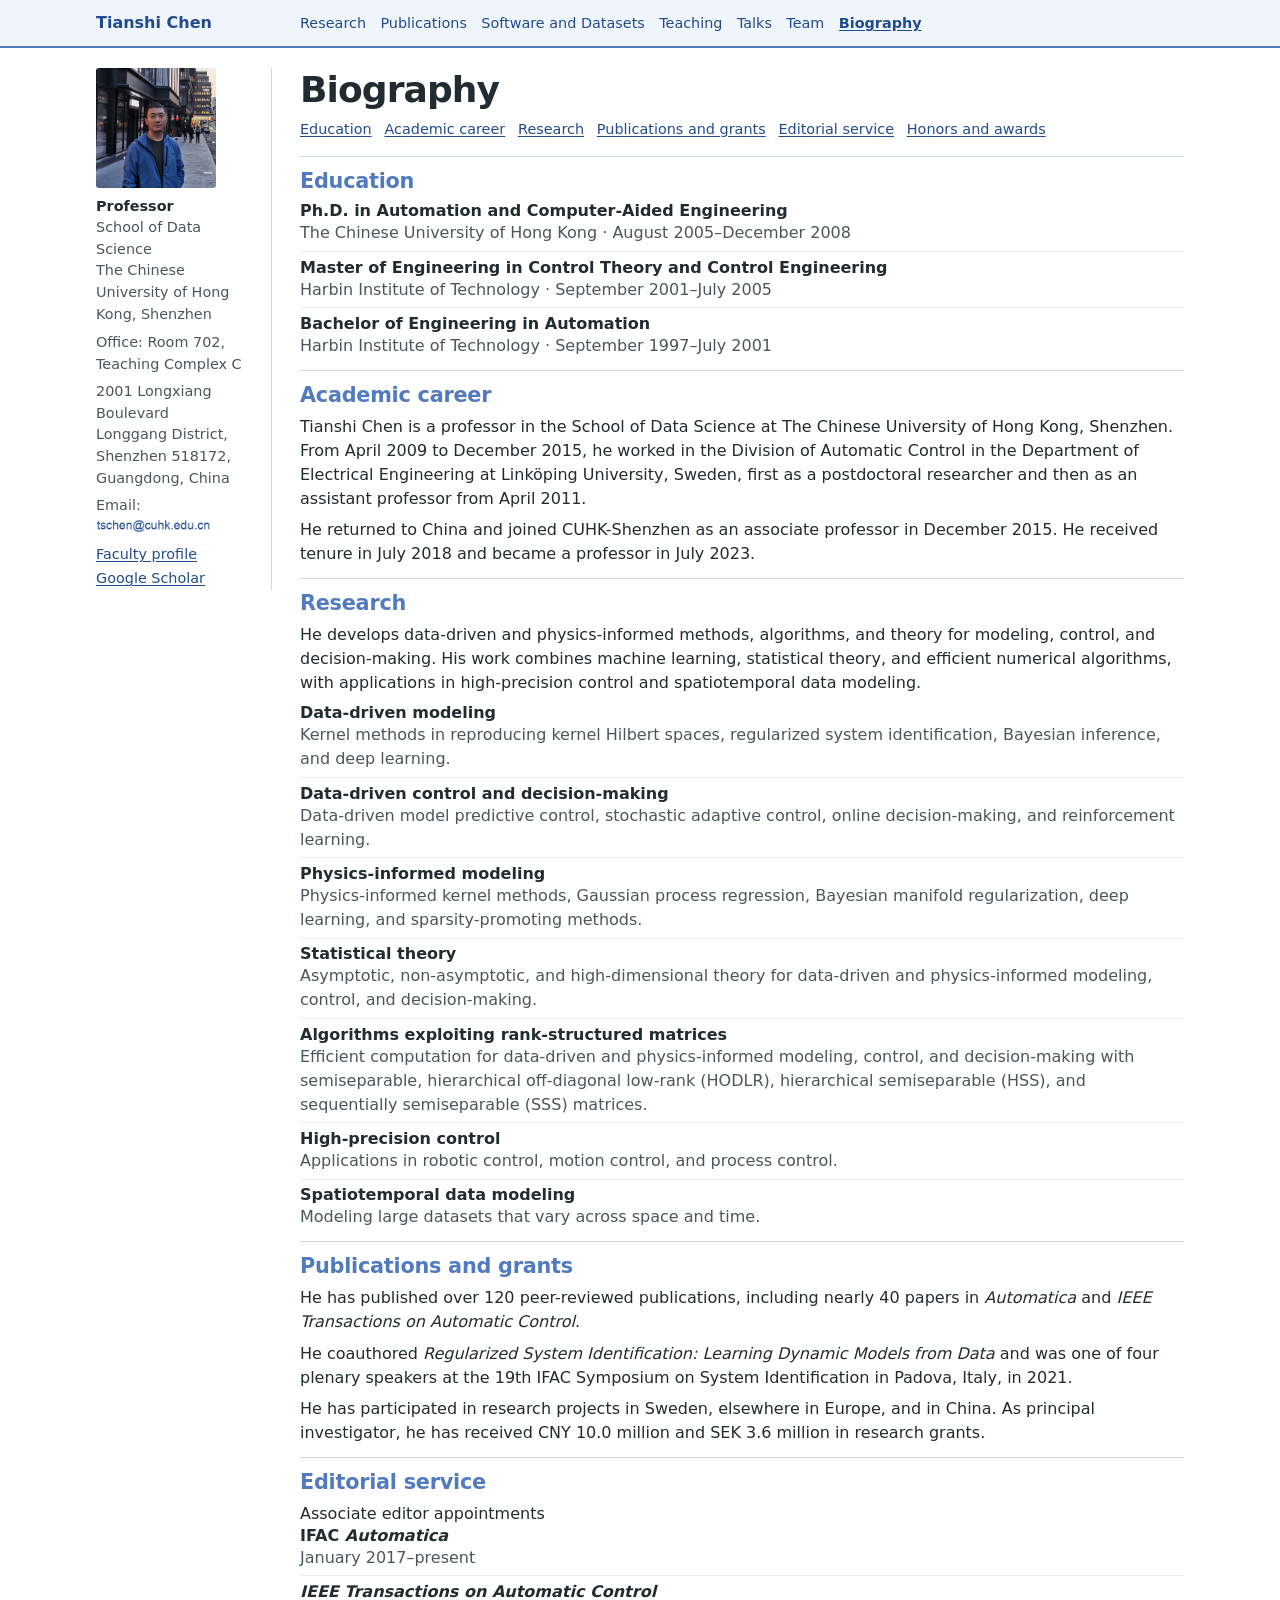
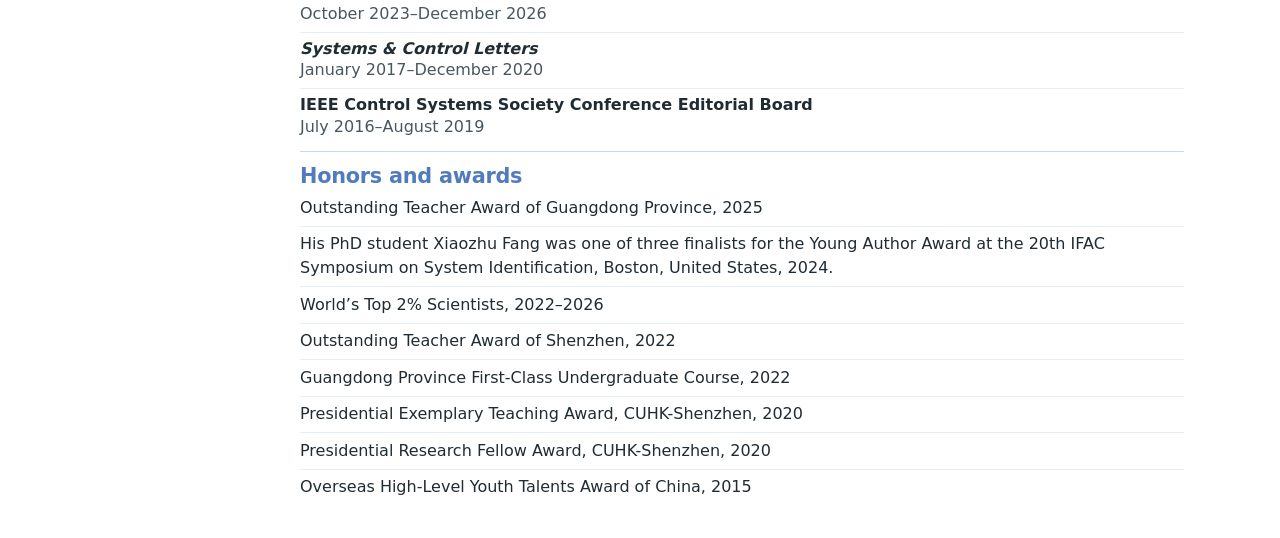
==== biography.html @ 2c7f5365 "Use the reference blue for academic website headings" ====
<!doctype html>
<html lang="en">
<head>
<meta charset="utf-8">
<meta name="viewport" content="width=device-width, initial-scale=1">
<meta name="description" content="Tianshi Chen’s academic career, education, research, editorial service, and honors.">
<title>Biography | Tianshi Chen</title>
<link rel="stylesheet" href="styles.css?v=blue-1">
</head>
<body>
<a class="skip" href="#main">Skip to content</a>
<header class="top"><div class="wrap">
<a class="brand" href="index.html">Tianshi Chen</a>
<nav aria-label="Main navigation"><a href="research.html">Research</a><a href="publications.html">Publications</a><a href="software-datasets.html">Software and Datasets</a><a href="teaching.html">Teaching</a><a href="talks.html">Talks</a><a href="team.html">Team</a><a href="biography.html" aria-current="page">Biography</a></nav>
</div></header>
<div class="wrap page-layout">
<aside class="profile" aria-label="Academic profile">
<img class="portrait" src="portrait.jpg" alt="Tianshi Chen standing on a city street" width="800" height="638">
<div class="profile-details">
<p class="profile-role">Professor</p>
<p>School of Data Science<br>The Chinese University of Hong Kong, Shenzhen</p>
<address class="profile-contact" id="contact">
<p>Office: Room 702, Teaching Complex C</p>
<p class="profile-email">2001 Longxiang Boulevard<br>
Longgang District, Shenzhen 518172,<br>
Guangdong, China</p>
<p class="profile-email">Email: <a href="mailto:tschen@cuhk.edu.cn"><img class="email-image" src="email-address.png?v=blue-1" alt="tschen@cuhk.edu.cn" width="286" height="34"></a></p>
</address>
<div class="profile-links">
<a href="https://sds.cuhk.edu.cn/en/teacher/265">Faculty profile</a>
<a href="https://scholar.google.com/citations?user=CO48-XMAAAAJ">Google Scholar</a>
</div>
</div>
</aside>
<main id="main">
<div class="page-heading">
<h1>Biography</h1>
<nav class="links" aria-label="Biography sections">
<a href="#education">Education</a><a href="#career">Academic career</a><a href="#research">Research</a><a href="#contributions">Publications and grants</a><a href="#editorial">Editorial service</a><a href="#honors">Honors and awards</a>
</nav>
</div>
<section class="section" id="education">
<h2>Education</h2>
<ul class="rows">
<li><h3>Ph.D. in Automation and Computer-Aided Engineering</h3><p>The Chinese University of Hong Kong · August 2005–December 2008</p></li>
<li><h3>Master of Engineering in Control Theory and Control Engineering</h3><p>Harbin Institute of Technology · September 2001–July 2005</p></li>
<li><h3>Bachelor of Engineering in Automation</h3><p>Harbin Institute of Technology · September 1997–July 2001</p></li>
</ul>
</section>
<section class="section content" id="career">
<h2>Academic career</h2>
<p>Tianshi Chen is a professor in the School of Data Science at The Chinese University of Hong Kong, Shenzhen. From April 2009 to December 2015, he worked in the Division of Automatic Control in the Department of Electrical Engineering at Linköping University, Sweden, first as a postdoctoral researcher and then as an assistant professor from April 2011.</p>
<p>He returned to China and joined CUHK-Shenzhen as an associate professor in December 2015. He received tenure in July 2018 and became a professor in July 2023.</p>
</section>
<section class="section" id="research">
<h2>Research</h2>
<p class="research-summary">He develops data-driven and physics-informed methods, algorithms, and theory for modeling, control, and decision-making. His work combines machine learning, statistical theory, and efficient numerical algorithms, with applications in high-precision control and spatiotemporal data modeling.</p>
<ul class="rows">
<li><h3>Data-driven modeling</h3><p>Kernel methods in reproducing kernel Hilbert spaces, regularized system identification, Bayesian inference, and deep learning.</p></li>
<li><h3>Data-driven control and decision-making</h3><p>Data-driven model predictive control, stochastic adaptive control, online decision-making, and reinforcement learning.</p></li>
<li><h3>Physics-informed modeling</h3><p>Physics-informed kernel methods, Gaussian process regression, Bayesian manifold regularization, deep learning, and sparsity-promoting methods.</p></li>
<li><h3>Statistical theory</h3><p>Asymptotic, non-asymptotic, and high-dimensional theory for data-driven and physics-informed modeling, control, and decision-making.</p></li>
<li><h3>Algorithms exploiting rank-structured matrices</h3><p>Efficient computation for data-driven and physics-informed modeling, control, and decision-making with semiseparable, hierarchical off-diagonal low-rank (HODLR), hierarchical semiseparable (HSS), and sequentially semiseparable (SSS) matrices.</p></li>
<li><h3>High-precision control</h3><p>Applications in robotic control, motion control, and process control.</p></li>
<li><h3>Spatiotemporal data modeling</h3><p>Modeling large datasets that vary across space and time.</p></li>
</ul>
</section>
<section class="section content" id="contributions">
<h2>Publications and grants</h2>
<p>He has published over 120 peer-reviewed publications, including nearly 40 papers in <em>Automatica</em> and <em>IEEE Transactions on Automatic Control</em>.</p>
<p>He coauthored <em>Regularized System Identification: Learning Dynamic Models from Data</em> and was one of four plenary speakers at the 19th IFAC Symposium on System Identification in Padova, Italy, in 2021.</p>
<p>He has participated in research projects in Sweden, elsewhere in Europe, and in China. As principal investigator, he has received CNY 10.0 million and SEK 3.6 million in research grants.</p>
</section>
<section class="section" id="editorial">
<h2>Editorial service</h2>
<p>Associate editor appointments</p>
<ul class="rows">
<li><h3>IFAC <em>Automatica</em></h3><p>January 2017–present</p></li>
<li><h3><em>IEEE Transactions on Automatic Control</em></h3><p>October 2023–December 2026</p></li>
<li><h3><em>Systems &amp; Control Letters</em></h3><p>January 2017–December 2020</p></li>
<li><h3>IEEE Control Systems Society Conference Editorial Board</h3><p>July 2016–August 2019</p></li>
</ul>
</section>
<section class="section" id="honors">
<h2>Honors and awards</h2>
<ul class="rows">
<li>Outstanding Teacher Award of Guangdong Province, 2025</li>
<li>His PhD student Xiaozhu Fang was one of three finalists for the Young Author Award at the 20th IFAC Symposium on System Identification, Boston, United States, 2024.</li>
<li>World’s Top 2% Scientists, 2022–2026</li>
<li>Outstanding Teacher Award of Shenzhen, 2022</li>
<li>Guangdong Province First-Class Undergraduate Course, 2022</li>
<li>Presidential Exemplary Teaching Award, CUHK-Shenzhen, 2020</li>
<li>Presidential Research Fellow Award, CUHK-Shenzhen, 2020</li>
<li>Overseas High-Level Youth Talents Award of China, 2015</li>
</ul>
</section>
</main>
</div>
</body>
</html>
---- styles.css ----
:root {
  color-scheme: light;
  --ink: #202c32;
  --muted: #48575f;
  --accent: #224b8d;
  --accent-bright: #527bbd;
  --header: #f0f5fc;
  --line: #c9d8ed;
  --subtle-line: #e7eef7;
  --paper: #fff;
  --sidebar-width: 11rem;
  --column-gap: 1.75rem;
}

* { box-sizing: border-box; }
body {
  margin: 0;
  background: var(--paper);
  color: var(--ink);
  font: 1rem/1.5 system-ui, sans-serif;
}
h1, h2, h3, p { margin: 0; }
h1, h2, h3 { line-height: 1.24; }
h1 { font-size: clamp(1.8rem, 4vw, 2.25rem); letter-spacing: -.025em; }
h2 { font-size: 1.3rem; letter-spacing: -.012em; }
h3 { font-size: 1rem; font-weight: 650; }
a { color: var(--accent); text-underline-offset: .16em; }
a:hover { text-decoration-thickness: 2px; }
a:focus-visible { outline: 2px solid var(--accent); outline-offset: 3px; }
.wrap { width: min(68rem, calc(100% - 2.5rem)); margin-inline: auto; }

.skip {
  position: absolute;
  left: 1rem;
  top: .5rem;
  transform: translateY(-150%);
  padding: .4rem .65rem;
  background: var(--paper);
  z-index: 1;
}
.skip:focus { transform: none; }
.top { background: var(--header); border-bottom: 2px solid var(--accent-bright); }
.top .wrap {
  display: grid;
  align-items: baseline;
  row-gap: .35rem;
  padding-block: .7rem;
}
.brand { justify-self: start; color: var(--accent); font-weight: 750; white-space: nowrap; }
.top a { text-decoration: none; }
nav { display: flex; flex-wrap: wrap; gap: .25rem .9rem; font-size: .9rem; }
nav a:hover, nav a[aria-current="page"] { text-decoration: underline; }
nav a[aria-current="page"] { font-weight: 700; }

.top .wrap, .page-layout {
  grid-template-columns: var(--sidebar-width) minmax(0, 1fr);
  column-gap: var(--column-gap);
}

.page-layout {
  display: grid;
  padding-block: 1.2rem 1.65rem;
}
.profile {
  align-self: start;
  border-inline-end: 1px solid var(--line);
  font-size: .9rem;
  color: var(--muted);
}
.portrait {
  display: block;
  width: 7.5rem;
  height: auto;
  aspect-ratio: 1;
  object-fit: cover;
  object-position: center 43%;
  border-radius: .2rem;
}
.profile-details { margin-top: .5rem; padding-inline-end: 1rem; }
.profile-role { font-weight: 700; color: var(--ink); }
.profile-links { display: flex; flex-wrap: wrap; gap: .15rem .65rem; margin-top: .4rem; }

.page-heading { margin-bottom: 1rem; }
.page-heading p { margin-top: .35rem; color: var(--muted); }
.links { display: flex; flex-wrap: wrap; align-items: baseline; gap: .2rem .8rem; margin-top: .4rem; }
.button { font-weight: 650; }

.section { border-top: 1px solid var(--line); padding-block: .75rem; }
.section h2 { margin-bottom: .4rem; color: var(--accent-bright); }
.content > p + p { margin-top: .45rem; }
.rows p, .meta { color: var(--muted); }
.rows { list-style: none; padding: 0; margin: 0; }
.rows > li { padding-block: .36rem; border-bottom: 1px solid var(--subtle-line); }
.rows > li:first-child { padding-top: 0; }
.rows > li:last-child { padding-bottom: 0; border-bottom: 0; }
.meta { font-size: .9rem; line-height: 1.4; }
.pub { display: grid; grid-template-columns: 2.6rem minmax(0, 1fr); gap: .4rem; }
.year, .numbered-list > li::marker { color: var(--accent); font-variant-numeric: tabular-nums; font-weight: 650; }
.numbered-list { list-style: decimal; padding-inline-start: 2rem; }

@media (max-width: 600px) {
  .wrap { width: calc(100% - 1.5rem); }
  .top .wrap, .page-layout { grid-template-columns: minmax(0, 1fr); }
  .page-layout { row-gap: .9rem; padding-top: .85rem; }
  .profile {
    display: grid;
    grid-template-columns: 4.25rem minmax(0, 1fr);
    gap: .65rem;
    border-inline-end: 0;
    border-bottom: 1px solid var(--line);
    padding: 0 0 .6rem;
  }
  .portrait { width: 100%; }
  .profile-details { margin-top: 0; padding-inline-end: 0; }
}

.research-summary { margin-bottom: .5rem; }

.profile-contact { margin-top: .45rem; font-style: normal; overflow-wrap: anywhere; }

.profile-email { margin-top: .35rem; }

.email-image { width: auto; height: .95em; max-width: 100%; object-fit: contain; vertical-align: -.08em; }
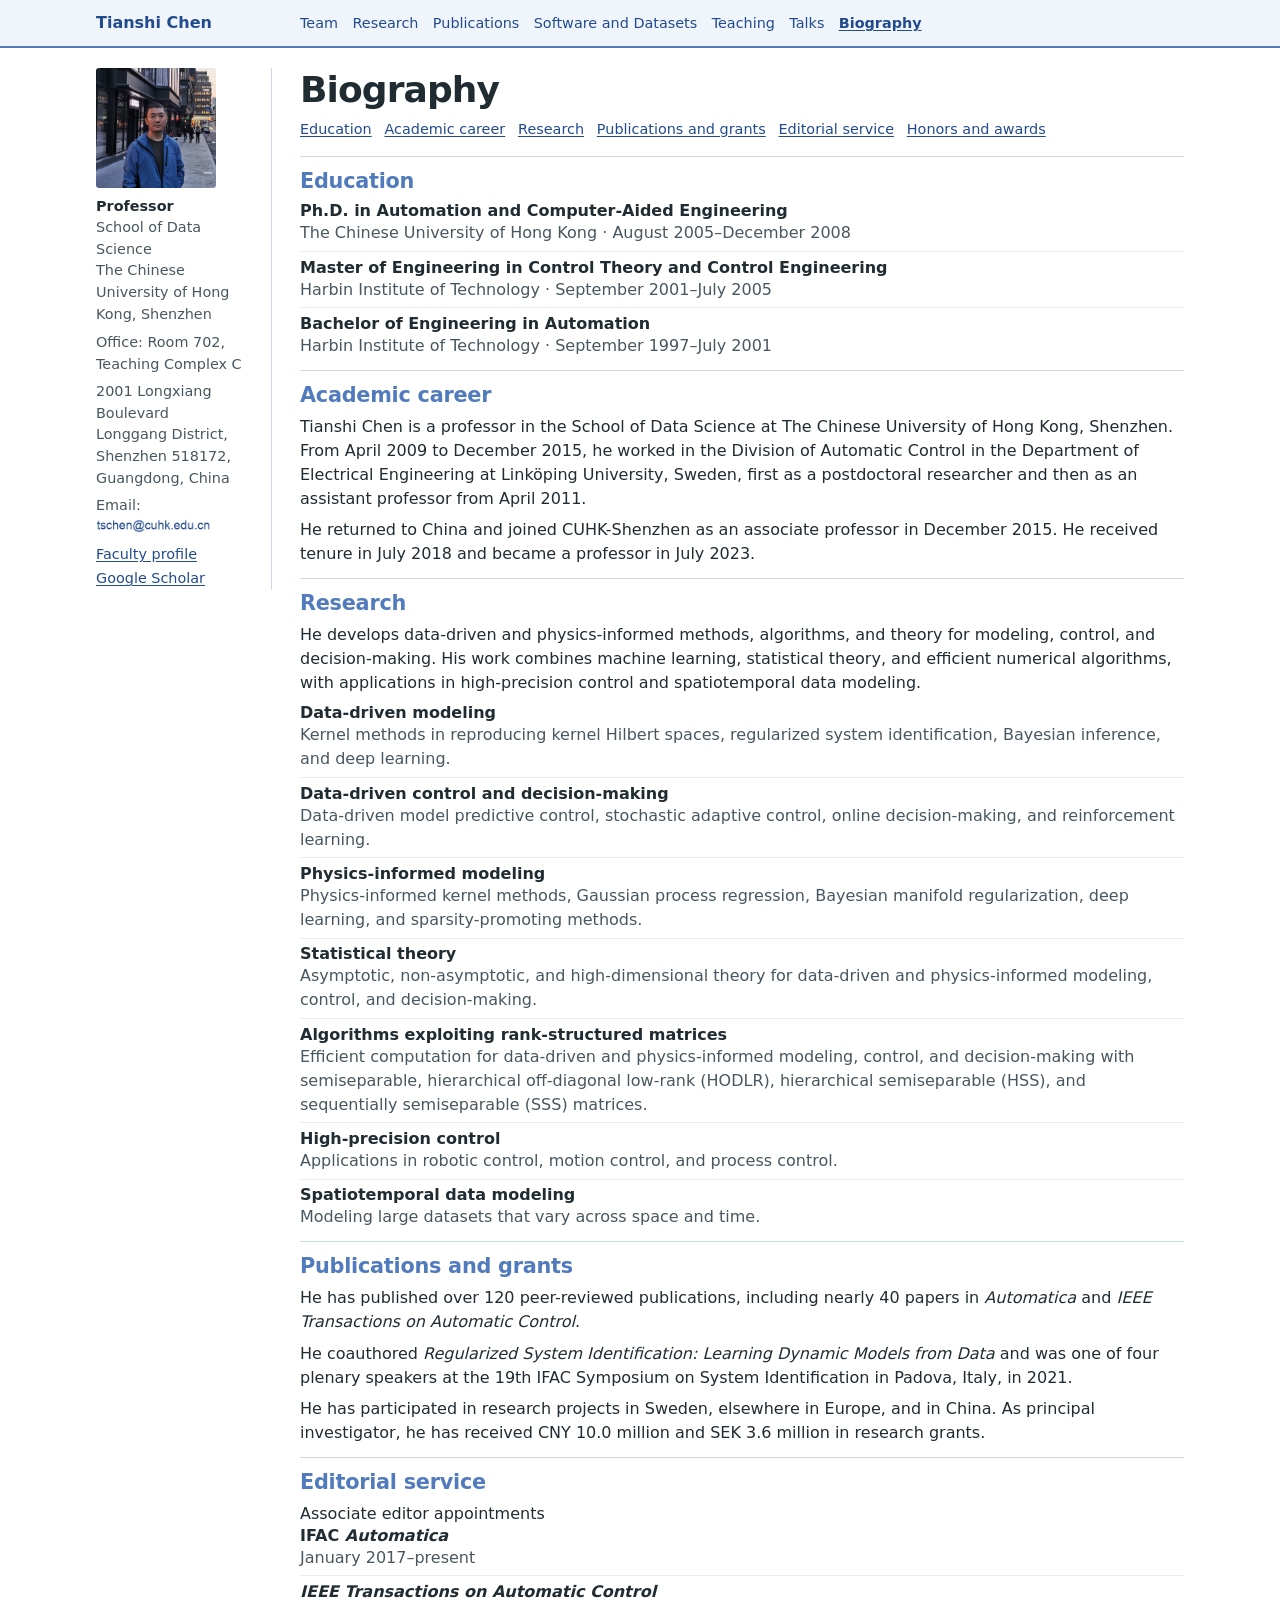
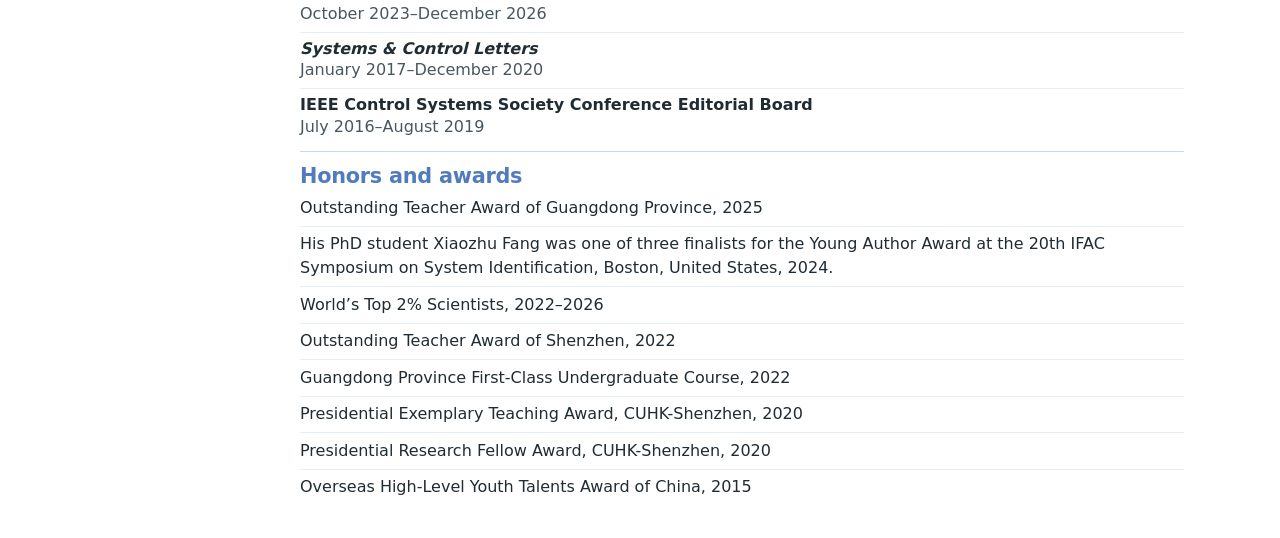
==== commit 5d594e21: "Move Team to the first position in the site navigation" ====
--- a/biography.html
+++ b/biography.html
@@ -11,7 +11,7 @@
 <a class="skip" href="#main">Skip to content</a>
 <header class="top"><div class="wrap">
 <a class="brand" href="index.html">Tianshi Chen</a>
-<nav aria-label="Main navigation"><a href="research.html">Research</a><a href="publications.html">Publications</a><a href="software-datasets.html">Software and Datasets</a><a href="teaching.html">Teaching</a><a href="talks.html">Talks</a><a href="team.html">Team</a><a href="biography.html" aria-current="page">Biography</a></nav>
+<nav aria-label="Main navigation"><a href="team.html">Team</a><a href="research.html">Research</a><a href="publications.html">Publications</a><a href="software-datasets.html">Software and Datasets</a><a href="teaching.html">Teaching</a><a href="talks.html">Talks</a><a href="biography.html" aria-current="page">Biography</a></nav>
 </div></header>
 <div class="wrap page-layout">
 <aside class="profile" aria-label="Academic profile">
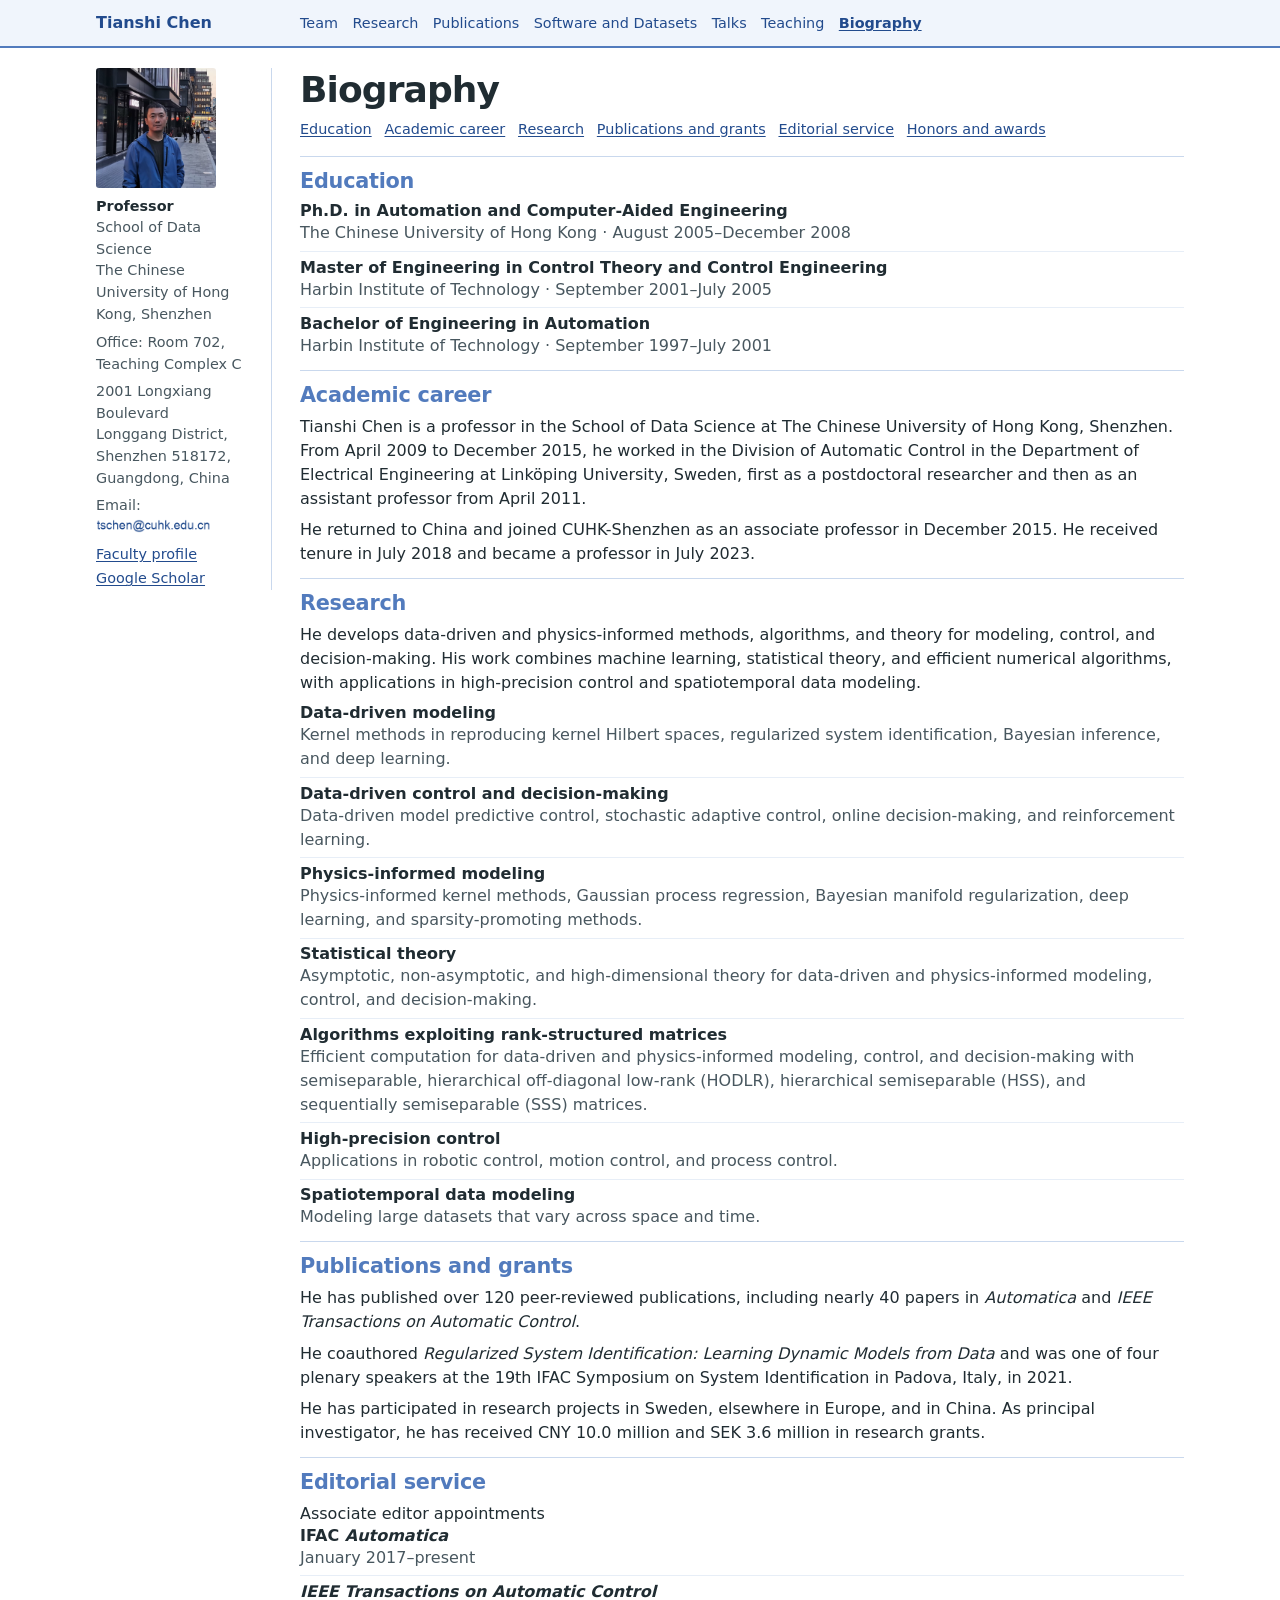
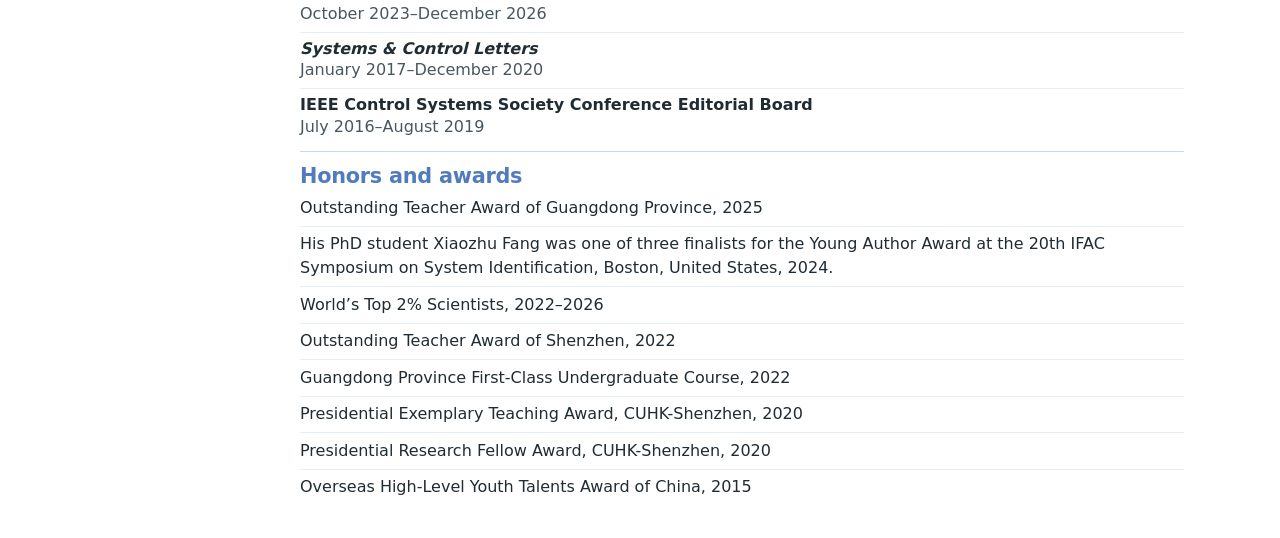
==== commit 9d23c5f7: "Place Talks before Teaching in the site navigation" ====
--- a/biography.html
+++ b/biography.html
@@ -11,7 +11,7 @@
 <a class="skip" href="#main">Skip to content</a>
 <header class="top"><div class="wrap">
 <a class="brand" href="index.html">Tianshi Chen</a>
-<nav aria-label="Main navigation"><a href="team.html">Team</a><a href="research.html">Research</a><a href="publications.html">Publications</a><a href="software-datasets.html">Software and Datasets</a><a href="teaching.html">Teaching</a><a href="talks.html">Talks</a><a href="biography.html" aria-current="page">Biography</a></nav>
+<nav aria-label="Main navigation"><a href="team.html">Team</a><a href="research.html">Research</a><a href="publications.html">Publications</a><a href="software-datasets.html">Software and Datasets</a><a href="talks.html">Talks</a><a href="teaching.html">Teaching</a><a href="biography.html" aria-current="page">Biography</a></nav>
 </div></header>
 <div class="wrap page-layout">
 <aside class="profile" aria-label="Academic profile">
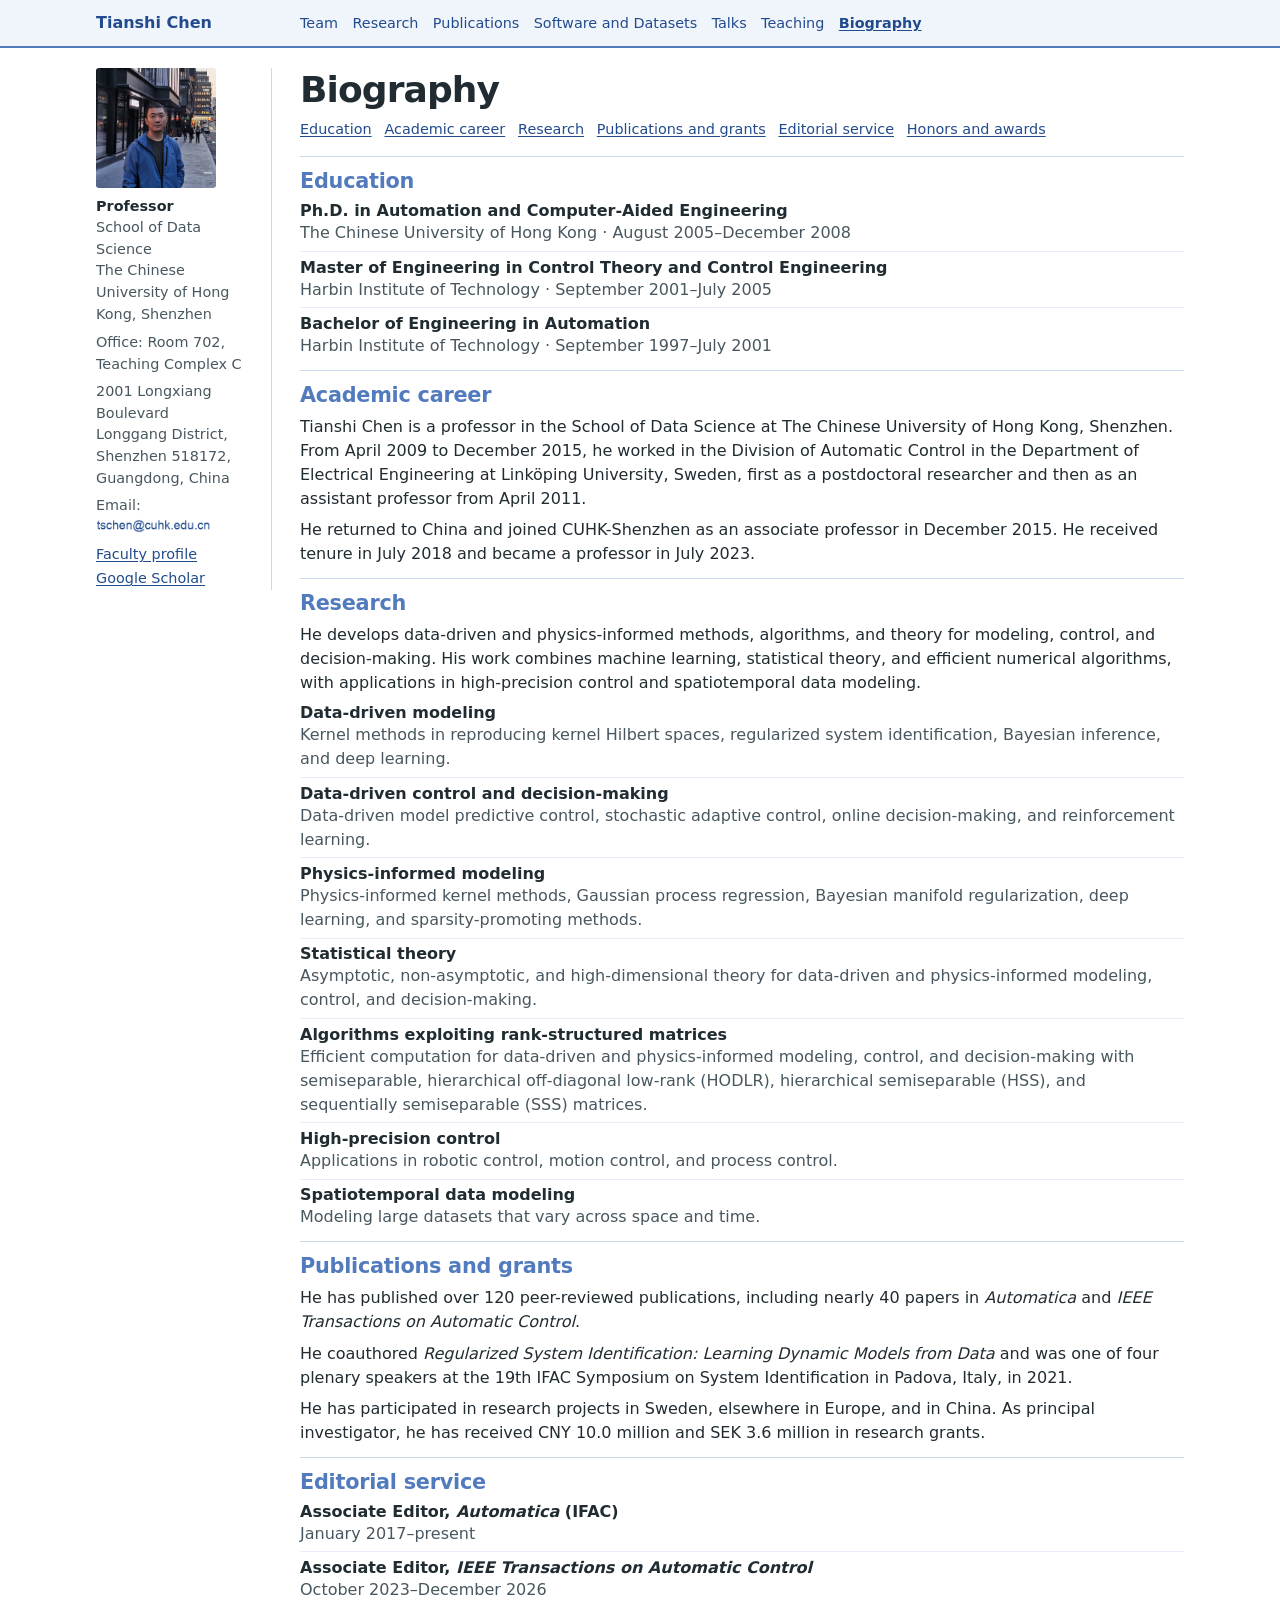
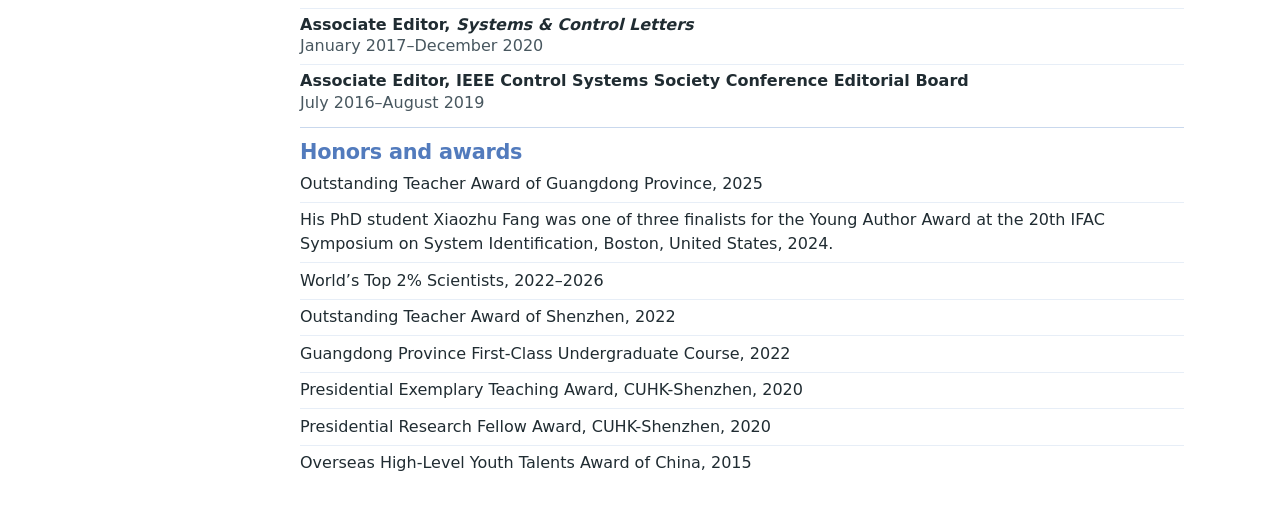
==== commit edfccad5: "Use consistent Associate Editor titles in the biography" ====
--- a/biography.html
+++ b/biography.html
@@ -73,12 +73,11 @@
 </section>
 <section class="section" id="editorial">
 <h2>Editorial service</h2>
-<p>Associate editor appointments</p>
 <ul class="rows">
-<li><h3>IFAC <em>Automatica</em></h3><p>January 2017–present</p></li>
-<li><h3><em>IEEE Transactions on Automatic Control</em></h3><p>October 2023–December 2026</p></li>
-<li><h3><em>Systems &amp; Control Letters</em></h3><p>January 2017–December 2020</p></li>
-<li><h3>IEEE Control Systems Society Conference Editorial Board</h3><p>July 2016–August 2019</p></li>
+<li><h3>Associate Editor, <em>Automatica</em> (IFAC)</h3><p>January 2017–present</p></li>
+<li><h3>Associate Editor, <em>IEEE Transactions on Automatic Control</em></h3><p>October 2023–December 2026</p></li>
+<li><h3>Associate Editor, <em>Systems &amp; Control Letters</em></h3><p>January 2017–December 2020</p></li>
+<li><h3>Associate Editor, IEEE Control Systems Society Conference Editorial Board</h3><p>July 2016–August 2019</p></li>
 </ul>
 </section>
 <section class="section" id="honors">
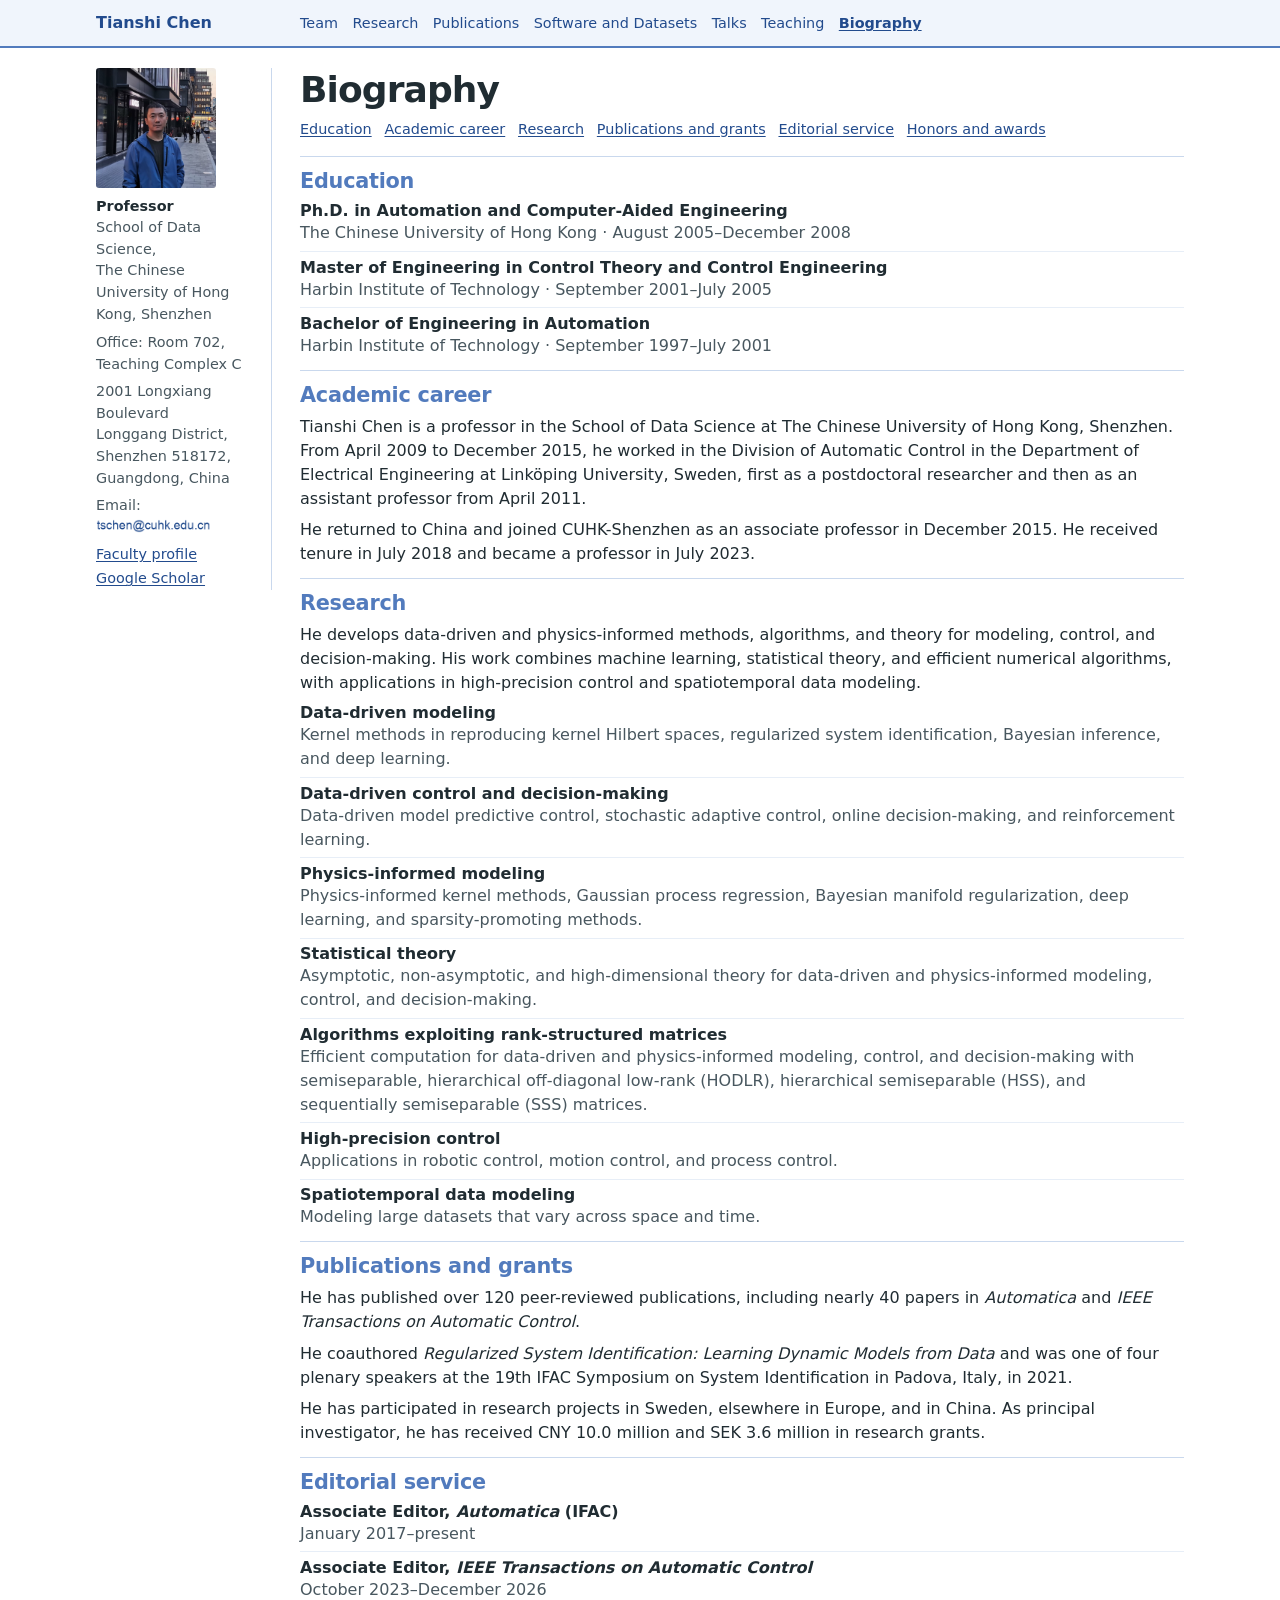
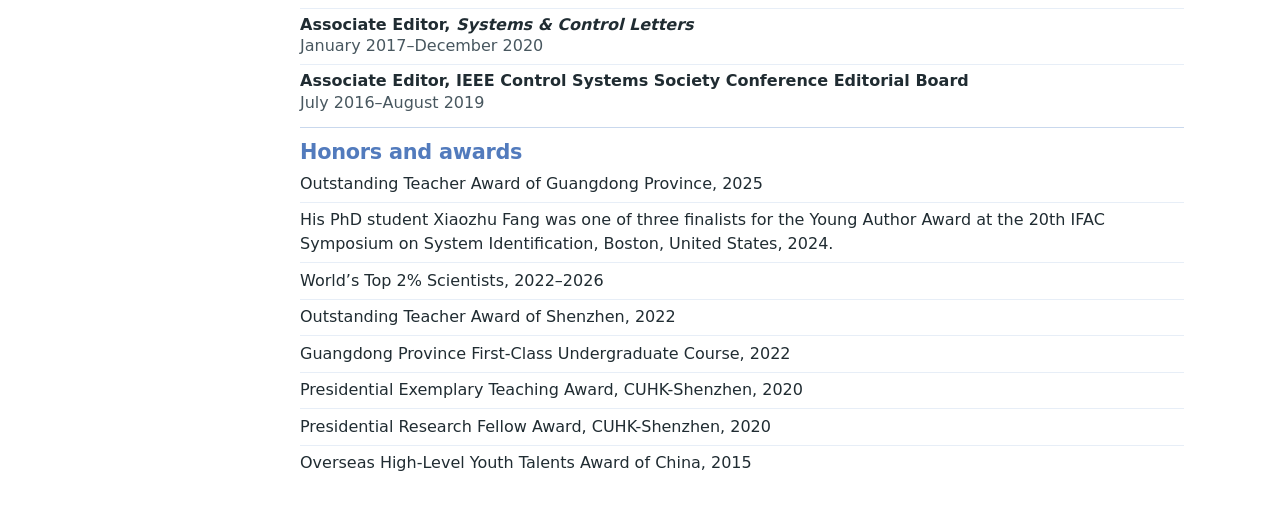
==== commit 062859b9: "Add a comma after School of Data Science in the sidebar" ====
--- a/biography.html
+++ b/biography.html
@@ -18,7 +18,7 @@
 <img class="portrait" src="portrait.jpg" alt="Tianshi Chen standing on a city street" width="800" height="638">
 <div class="profile-details">
 <p class="profile-role">Professor</p>
-<p>School of Data Science<br>The Chinese University of Hong Kong, Shenzhen</p>
+<p>School of Data Science,<br>The Chinese University of Hong Kong, Shenzhen</p>
 <address class="profile-contact" id="contact">
 <p>Office: Room 702, Teaching Complex C</p>
 <p class="profile-email">2001 Longxiang Boulevard<br>
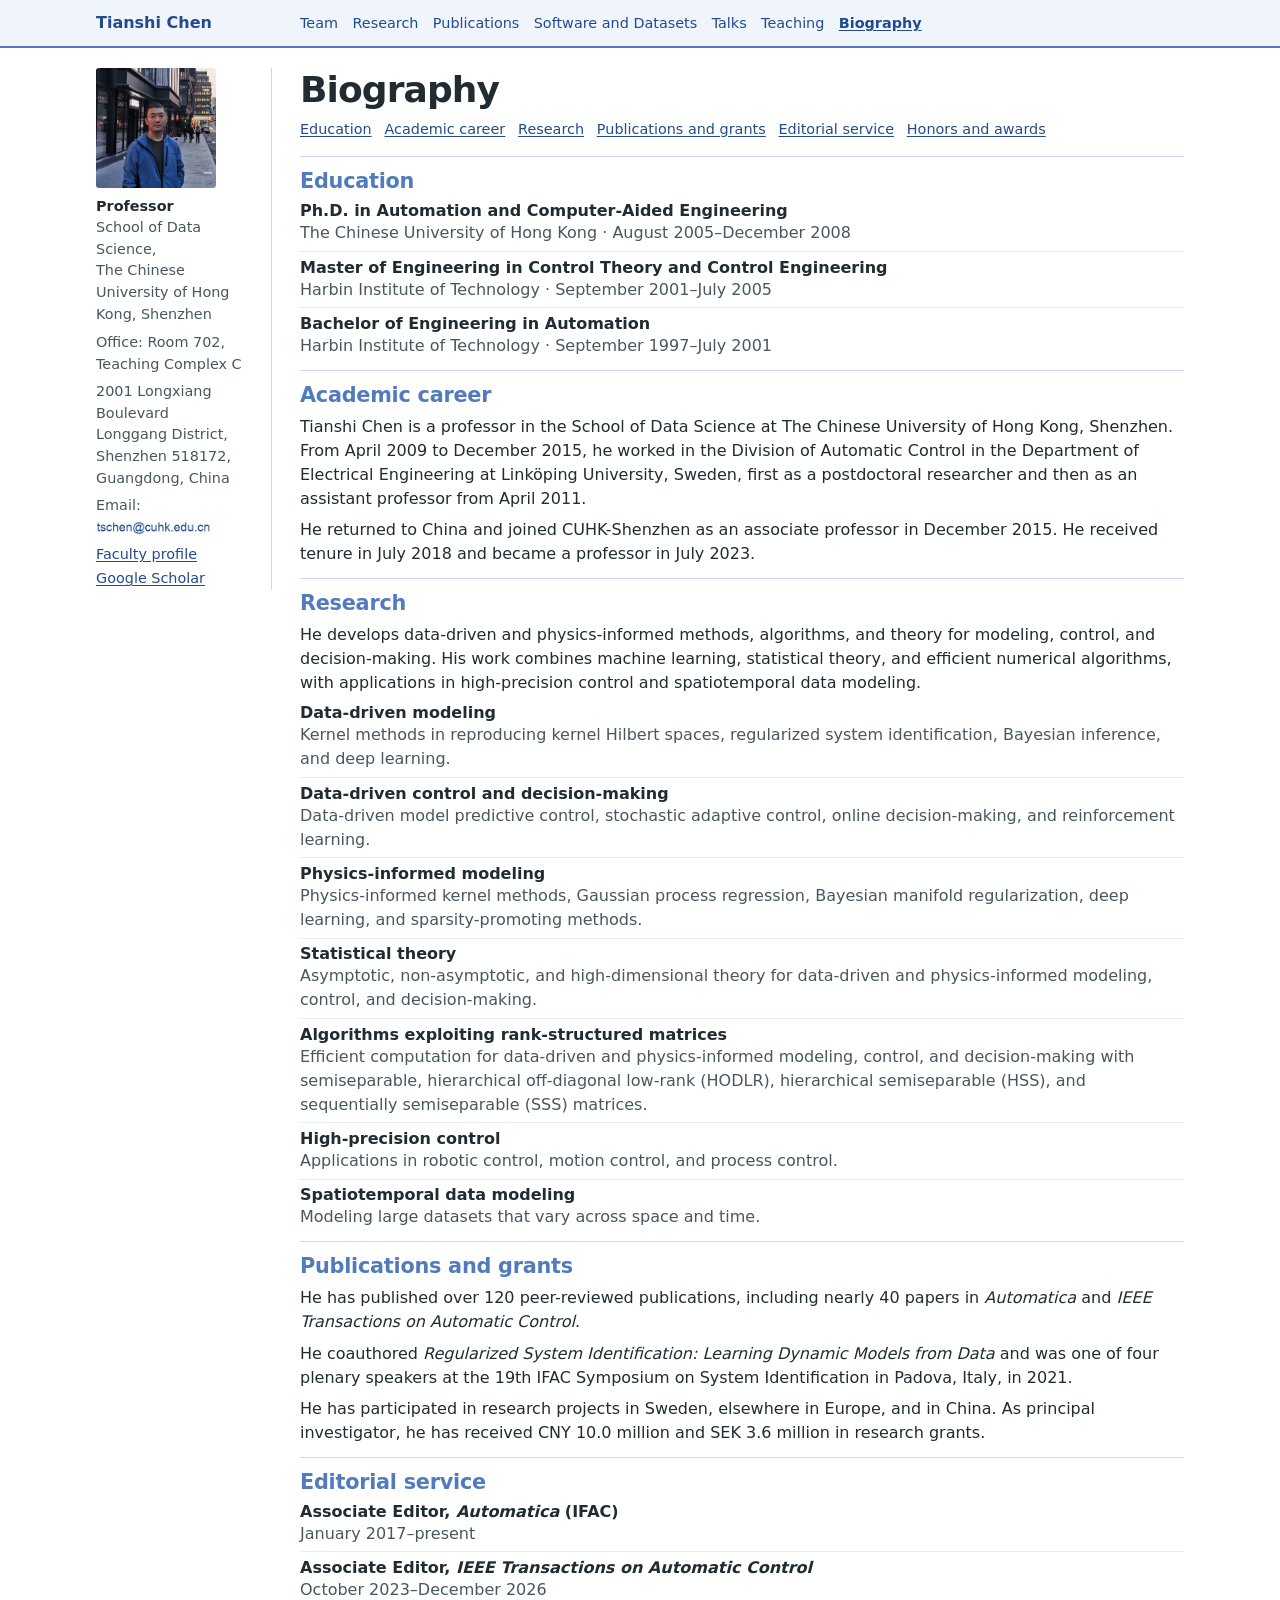
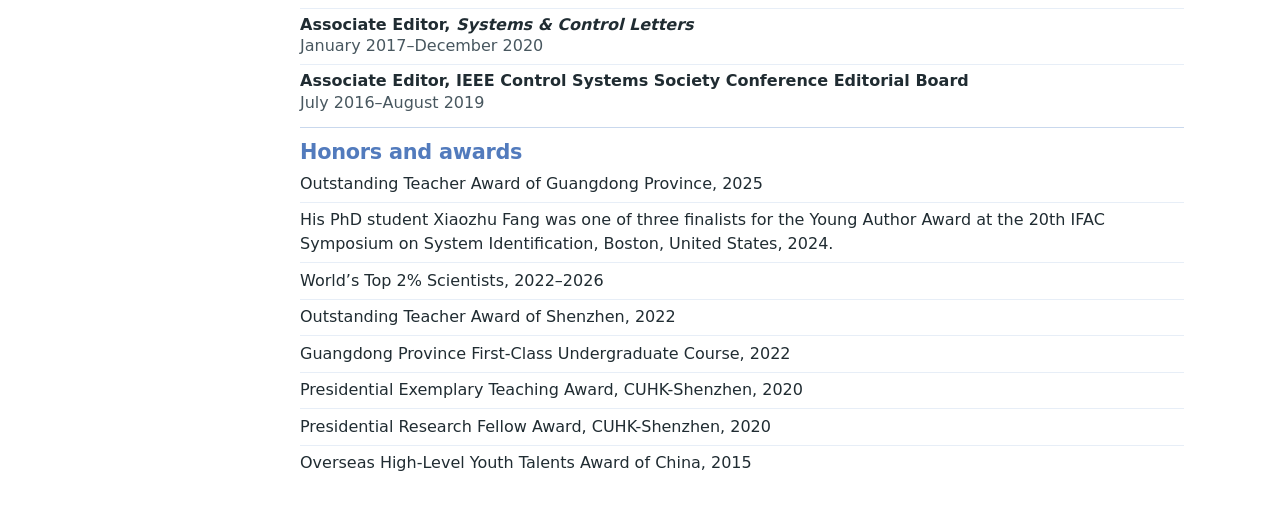
==== commit 06612917: "Align the sidebar email and update two Team dates" ====
--- a/biography.html
+++ b/biography.html
@@ -5,7 +5,7 @@
 <meta name="viewport" content="width=device-width, initial-scale=1">
 <meta name="description" content="Tianshi Chen’s academic career, education, research, editorial service, and honors.">
 <title>Biography | Tianshi Chen</title>
-<link rel="stylesheet" href="styles.css?v=blue-1">
+<link rel="stylesheet" href="styles.css?v=blue-2">
 </head>
 <body>
 <a class="skip" href="#main">Skip to content</a>
--- a/styles.css
+++ b/styles.css
@@ -120,4 +120,5 @@
 
 .profile-email { margin-top: .35rem; }
 
-.email-image { width: auto; height: .95em; max-width: 100%; object-fit: contain; vertical-align: -.08em; }
+/* The email image has nine pixels below the text baseline in its 34px canvas. */
+.email-image { width: auto; height: .95em; max-width: 100%; object-fit: contain; vertical-align: -.25em; }
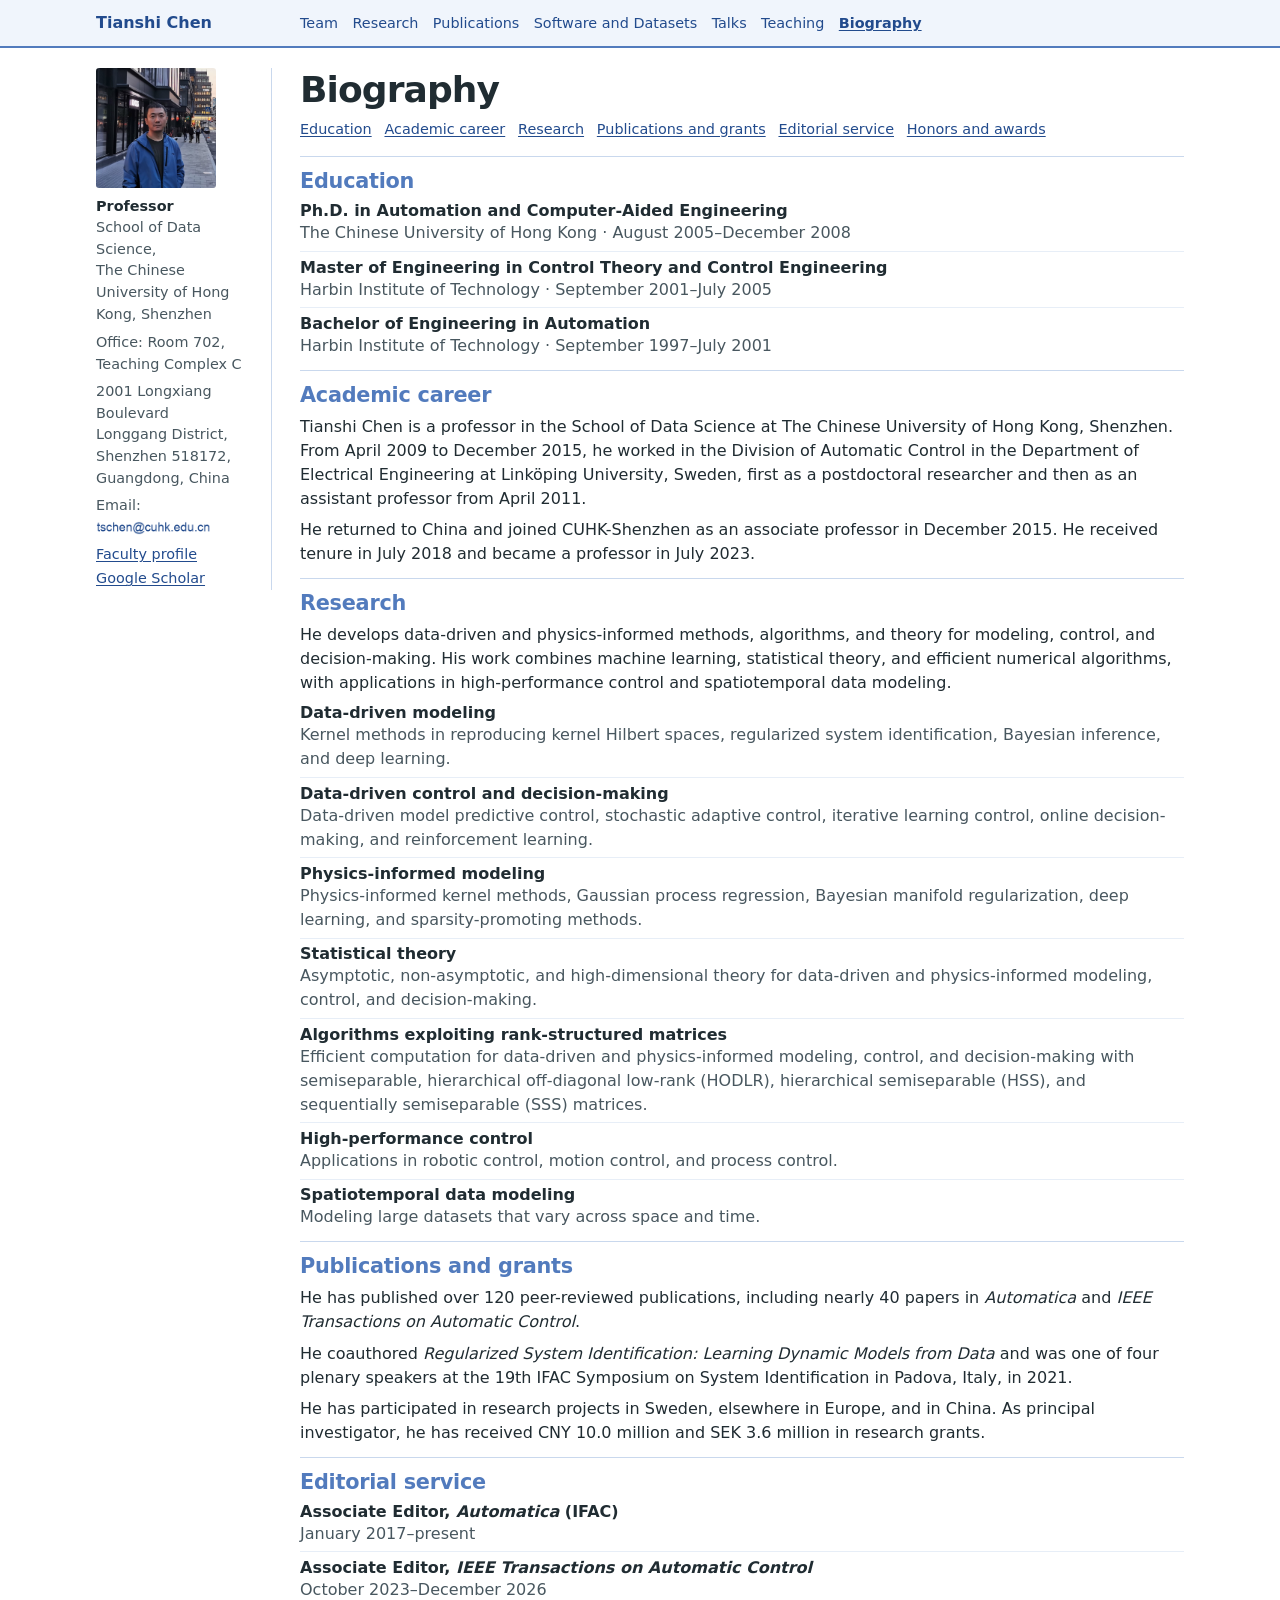
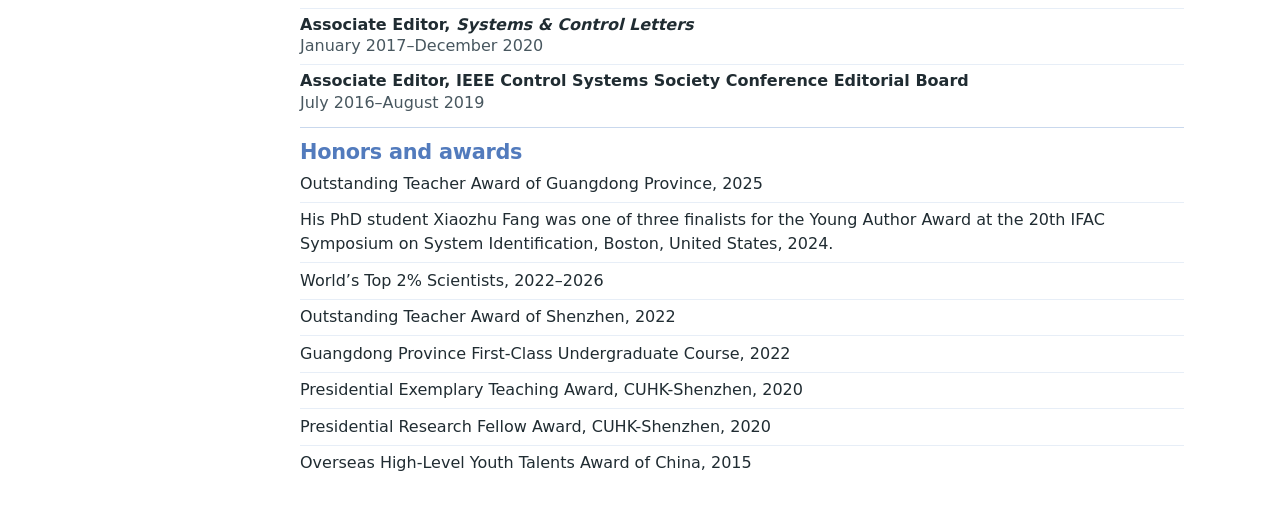
==== commit 6b93c51d: "Update research interests, Team profile, and Fall 2027 openings" ====
--- a/biography.html
+++ b/biography.html
@@ -54,14 +54,14 @@
 </section>
 <section class="section" id="research">
 <h2>Research</h2>
-<p class="research-summary">He develops data-driven and physics-informed methods, algorithms, and theory for modeling, control, and decision-making. His work combines machine learning, statistical theory, and efficient numerical algorithms, with applications in high-precision control and spatiotemporal data modeling.</p>
+<p class="research-summary">He develops data-driven and physics-informed methods, algorithms, and theory for modeling, control, and decision-making. His work combines machine learning, statistical theory, and efficient numerical algorithms, with applications in high-performance control and spatiotemporal data modeling.</p>
 <ul class="rows">
 <li><h3>Data-driven modeling</h3><p>Kernel methods in reproducing kernel Hilbert spaces, regularized system identification, Bayesian inference, and deep learning.</p></li>
-<li><h3>Data-driven control and decision-making</h3><p>Data-driven model predictive control, stochastic adaptive control, online decision-making, and reinforcement learning.</p></li>
+<li><h3>Data-driven control and decision-making</h3><p>Data-driven model predictive control, stochastic adaptive control, iterative learning control, online decision-making, and reinforcement learning.</p></li>
 <li><h3>Physics-informed modeling</h3><p>Physics-informed kernel methods, Gaussian process regression, Bayesian manifold regularization, deep learning, and sparsity-promoting methods.</p></li>
 <li><h3>Statistical theory</h3><p>Asymptotic, non-asymptotic, and high-dimensional theory for data-driven and physics-informed modeling, control, and decision-making.</p></li>
 <li><h3>Algorithms exploiting rank-structured matrices</h3><p>Efficient computation for data-driven and physics-informed modeling, control, and decision-making with semiseparable, hierarchical off-diagonal low-rank (HODLR), hierarchical semiseparable (HSS), and sequentially semiseparable (SSS) matrices.</p></li>
-<li><h3>High-precision control</h3><p>Applications in robotic control, motion control, and process control.</p></li>
+<li><h3>High-performance control</h3><p>Applications in robotic control, motion control, and process control.</p></li>
 <li><h3>Spatiotemporal data modeling</h3><p>Modeling large datasets that vary across space and time.</p></li>
 </ul>
 </section>
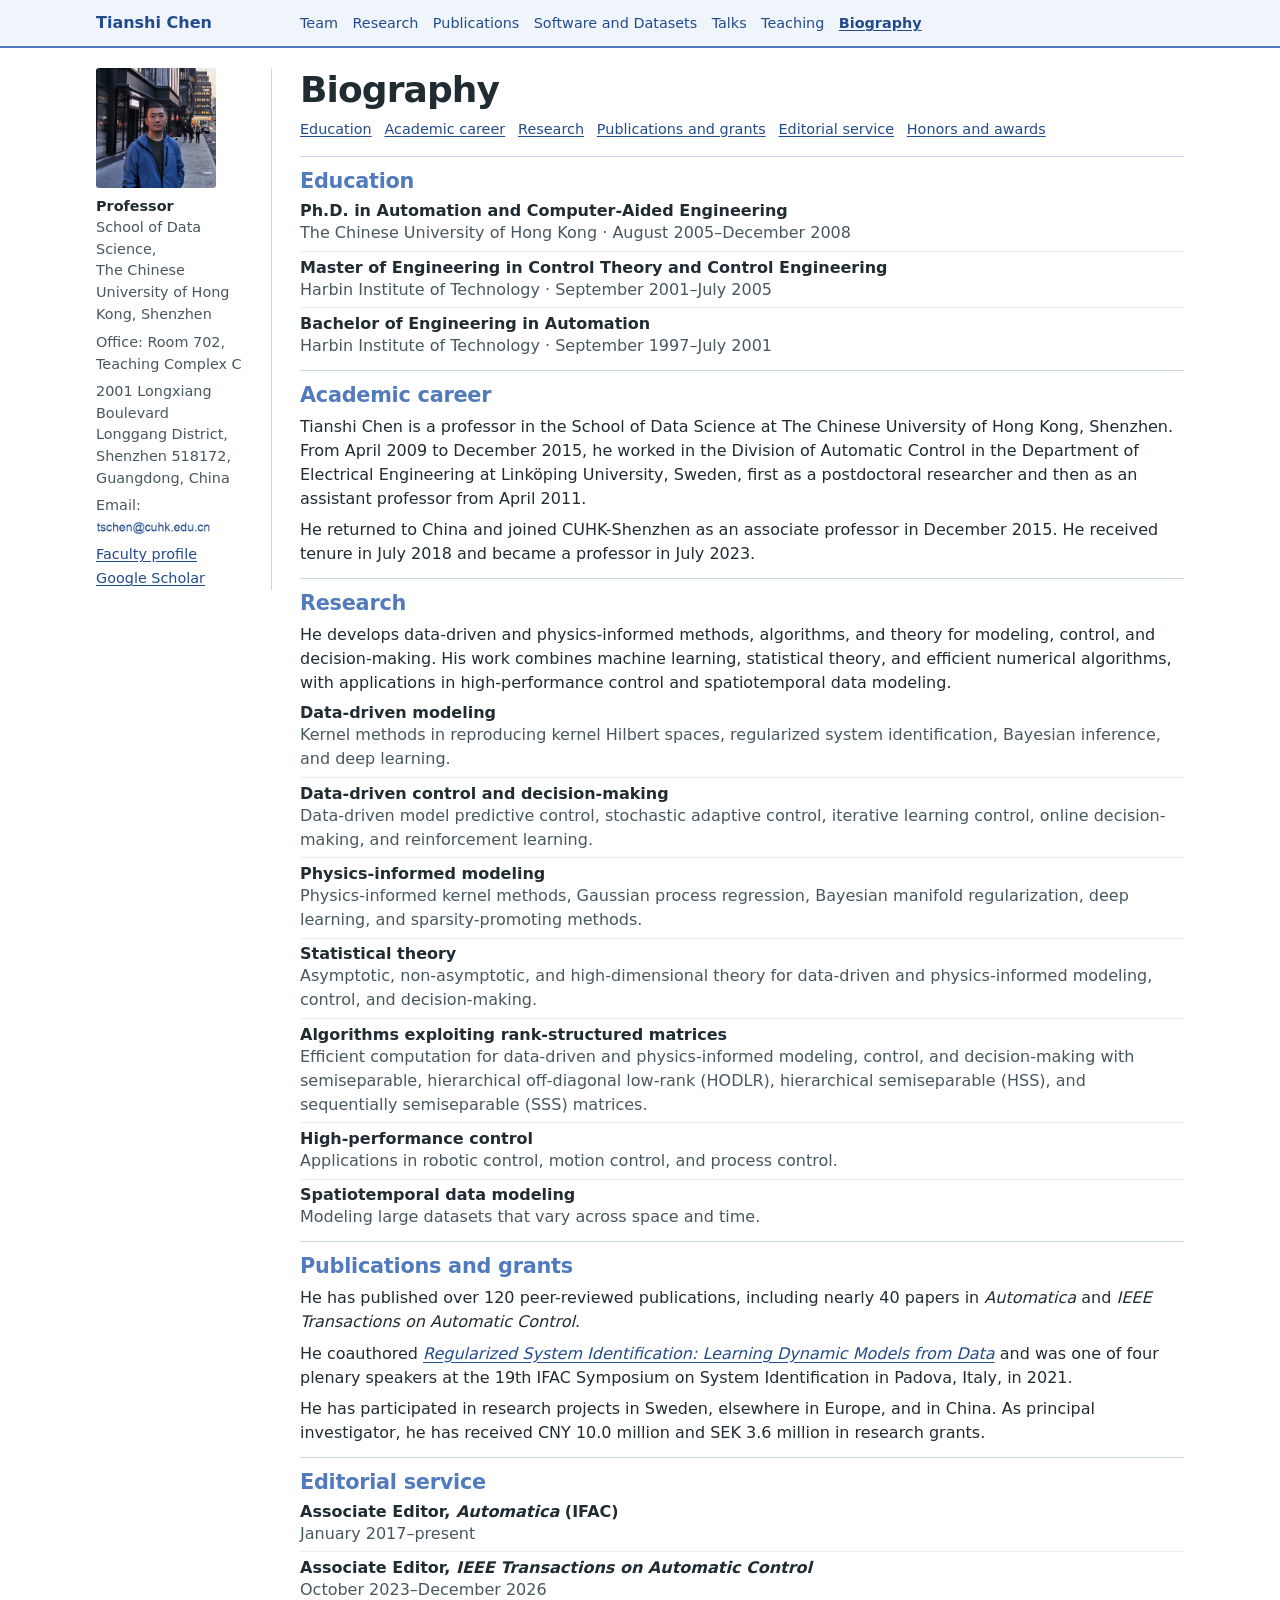
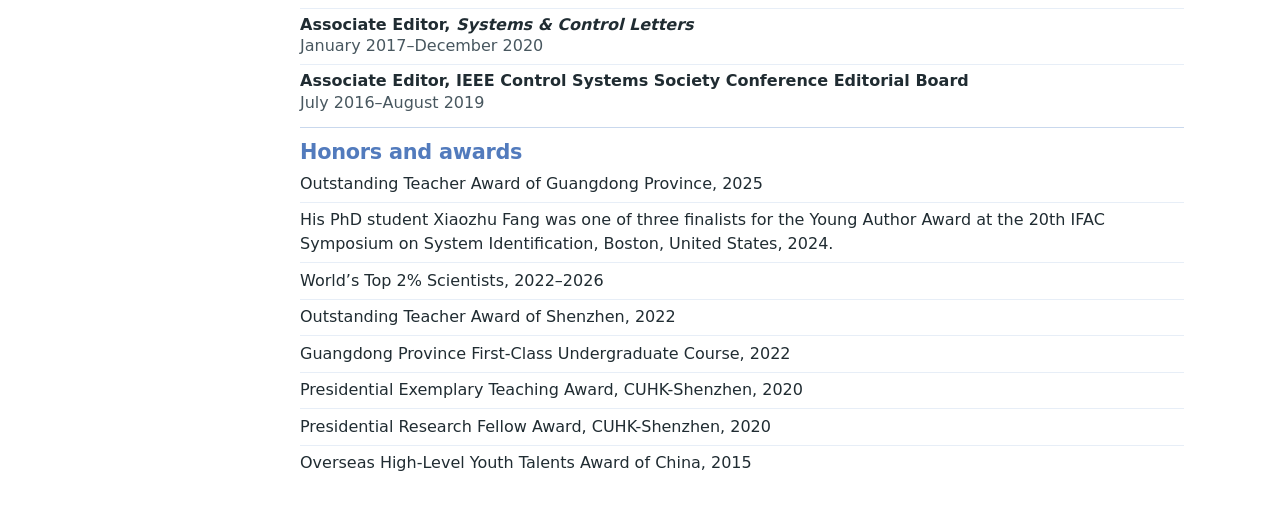
==== commit 6ca2d9b4: "Link the book title to its Springer page" ====
--- a/biography.html
+++ b/biography.html
@@ -68,7 +68,7 @@
 <section class="section content" id="contributions">
 <h2>Publications and grants</h2>
 <p>He has published over 120 peer-reviewed publications, including nearly 40 papers in <em>Automatica</em> and <em>IEEE Transactions on Automatic Control</em>.</p>
-<p>He coauthored <em>Regularized System Identification: Learning Dynamic Models from Data</em> and was one of four plenary speakers at the 19th IFAC Symposium on System Identification in Padova, Italy, in 2021.</p>
+<p>He coauthored <em><a href="https://link.springer.com/book/10.1007/978-3-030-95860-2">Regularized System Identification: Learning Dynamic Models from Data</a></em> and was one of four plenary speakers at the 19th IFAC Symposium on System Identification in Padova, Italy, in 2021.</p>
 <p>He has participated in research projects in Sweden, elsewhere in Europe, and in China. As principal investigator, he has received CNY 10.0 million and SEK 3.6 million in research grants.</p>
 </section>
 <section class="section" id="editorial">
